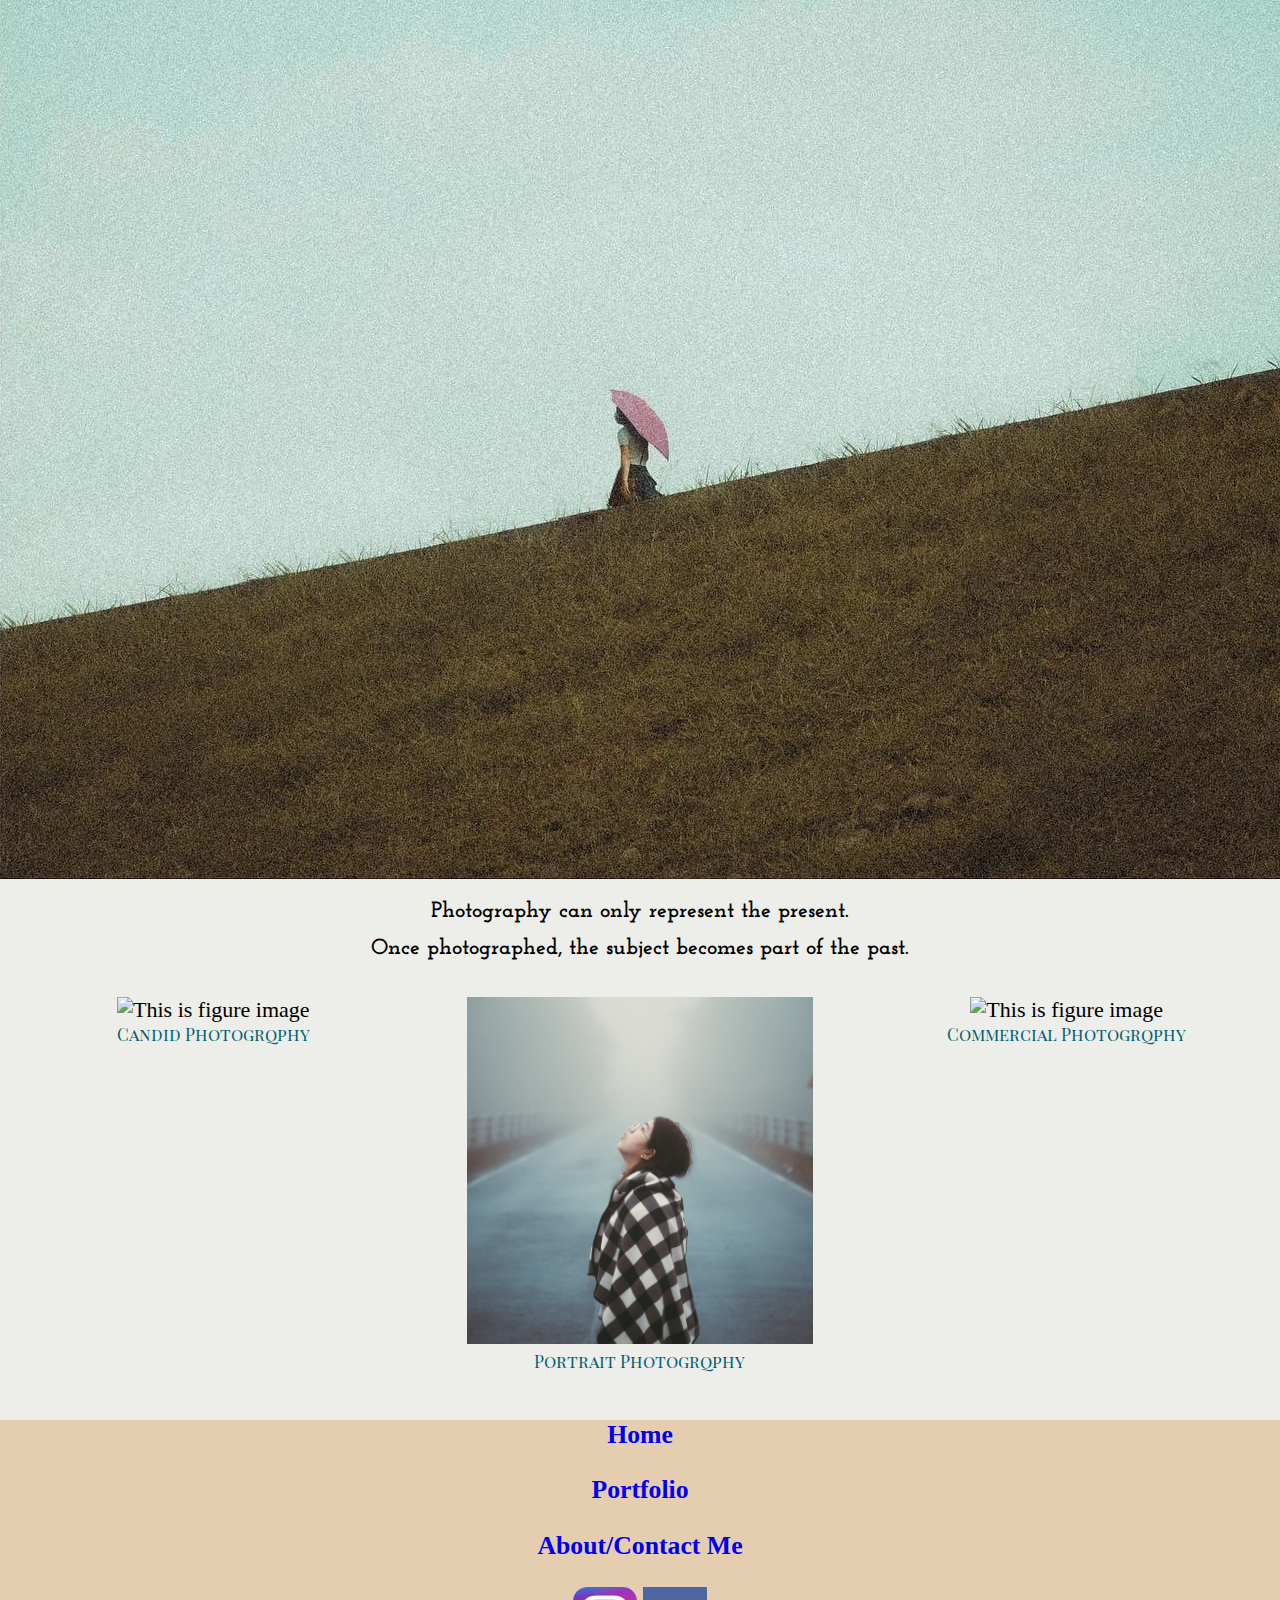
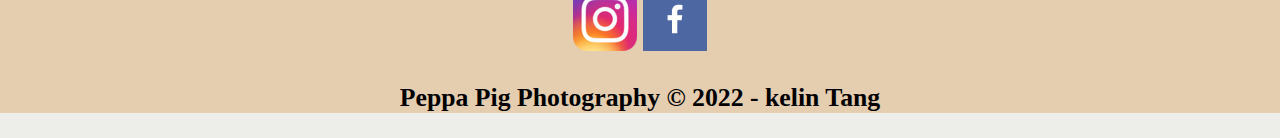
==== personal/index.html @ 15e47cb2 "personal home page" ====
<!DOCTYPE html>
<html lang="en">
<head>
    <meta charset="UTF-8">
    <meta http-equiv="X-UA-Compatible" content="IE=edge">
    <meta name="viewport" content="width=device-width, initial-scale=1.0">
    <title>Burce </title>
    <link rel="stylesheet" href="styles/home.css">
</head>
<body>
    <div id="container">
    <header>
        <a href="index.html" id="logo">
            <img class="logo" src="./ images/peppa.jpg" alt="Logo image">
        </a>
        <nav>
            <a href="index.html">Home</a>
            <a href="portfolio.html">Portfolio</a>
            <a href="aboutme.html">About/Contact Me</a>
        </nav>  
    </header>
    <div id="mainpic">
        <div id="mainpic-box">
            <img id="main-img" src="./ images/min.jpg" alt="A girl wtih umbrella">
        </div>
        <section id="main-msg">
            <h1>Photography can only represent the present.</h1>
            <h1>Once photographed, the subject becomes part of the past.</h1>
        </section>
    </div>
    <main class="pictures">
        <figure class="candid">
            <img src="./ images/0000145900041.jpg" alt="This is figure image">
            <div class='link'>
                <a class='linktopo' href="portfolio.html">Candid Photogrqphy</a>
            </div>
        </figure>
        <figure>
            <img src="./ images/DSC6343.jpg" alt="This is figure image">
            <div class='link'>
                <a class='linktopo' href="portfolio.html">Portrait Photogrqphy</a>
            </div>
        </figure>
        <figure>
            <img src="./ images/_DSC6196-1.jpg" alt="This is figure image">
            <div class='link'>
                <a class='linktopo' href="portfolio.html">Commercial Photogrqphy</a>
            </div>
        </figure>
    </main>

    <footer id="radius">
        <!-- <div id="radius"> -->
        <h3><a href="index.html" target="_blank">Home</a></h3>
        <h3><a href="portfolio.html" target="_blank">Portfolio</a></h3>
        <h3><a href="contactus.html" target="_blank">About/Contact Me</a></h3>
        <div class="social">
            <a href="https://instagram.com" target="_blank">
                <img src="./ images/instagram.png" alt="instagram icon">
            </a>
            <a href="https://facebook.com" target="_blank">
                <img src="./ images/facebook.png" alt="fb icon">
            </a> 
        </div>
        <h3>Peppa Pig Photography &copy; 2022 - kelin Tang</h3>
        <!-- </div> -->
    </footer>
    </div>
</body>

</html>
---- personal/styles/home.css ----
@import url('https://fonts.googleapis.com/css2?family=BhuTuka+Expanded+One&family=Gideon+Roman&family=Josefin+Slab&family=Playfair+Display+SC&display=swap');

#container{
    max-width: 1600px;
    background-color: #edede9;
    margin: 0 auto;
}
/* .mainpic-box{
    max-width: 1600px;
} */
.logo{
    width: 80px;
}
#logo {
    padding-top: 5px;
    justify-self: center;
    align-self: center;
}

body {
    background-color:  #edede9; 
    text-align: center;
    font-size: 22px;
    margin: 0;
    padding: 0;
}
#mainpic{
    display: grid;
    grid-template-columns: 1fr ;
    margin-top: -100px;
}
#mainpic-box{
    grid-column: 1/4;
    grid-row: 1/3;
}
nav 
{
    display: flex;
    justify-content: space-around;
}

nav a:hover {
    background-color: #edede9(80, 100, 60, 0.7);
    color: #6b705c;
}

nav a{
    color: #d9c2a3;
    text-align: center;
    text-decoration: none;
    padding: 35px;
}

header {
    /* background-color:#edede9(68, 80, 60, 0.7); */
    background-color: #edede9;
    text-align: left;
    display: grid;
    grid-template-columns: 150px auto;
    /* z-index: 1; */
}
header a{
    font-family: 'Josefin Slab', serif;
}

h1{
    font-family: 'Josefin Slab', serif;
    font-size: 22px;
    text-align: center;

}
.link{
    font-family: 'Playfair Display SC', serif;
    font-size: 17px;
}

main a{
    text-decoration: none;
    color:  #005f73;
}

main a:hover{
    color: #84a59d;
}

figure img{
    width: 100%;
}

.pictures{
display:grid;
grid-template-columns: 1fr 1fr 1fr;

}
footer{
    background-color: #e5cdb0;
}

footer a{
    text-decoration: none;
}

/* #radius{
    position: absolute;
    top: 50%;
    left: 50%;
    transform: translate(-50%, -50%);
    height: 100px;
    width: 200px;
    border-radius: 150px 150px 0 0;
    background-color: #e5cdb0;
} */
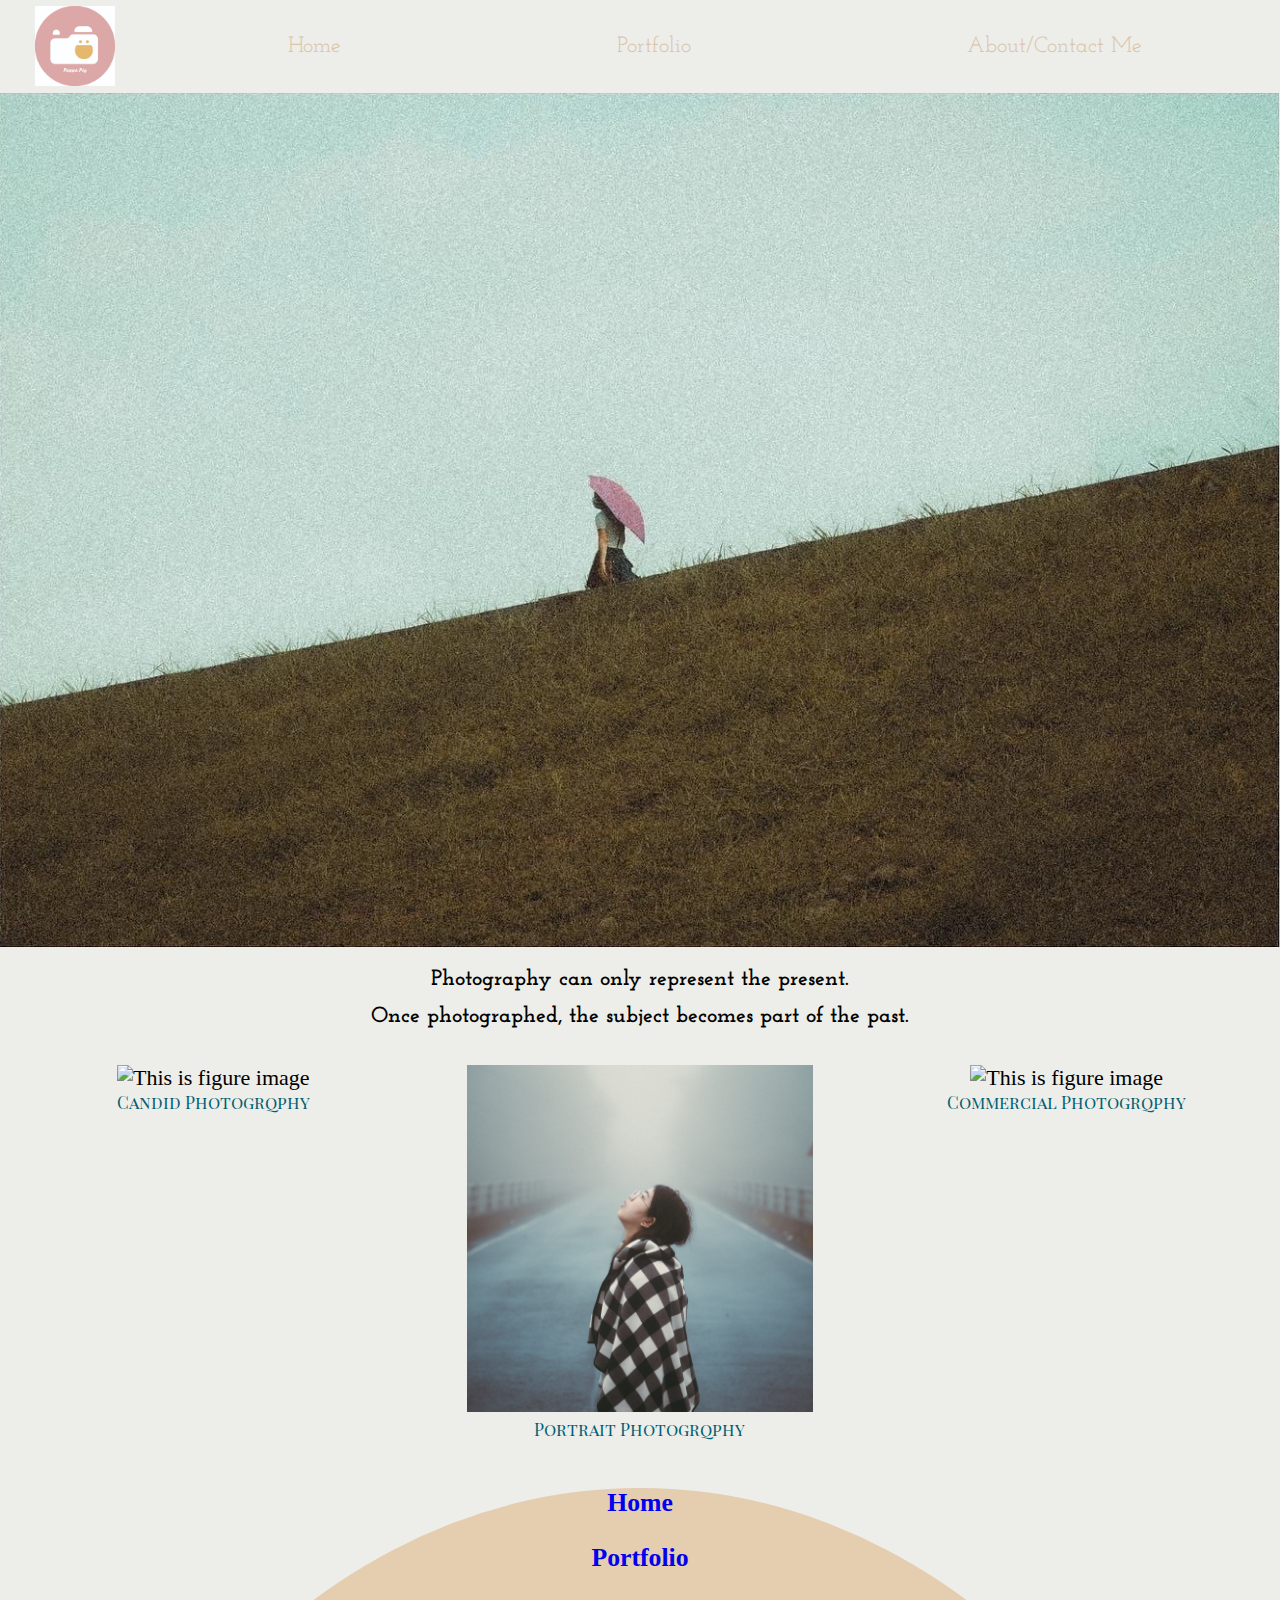
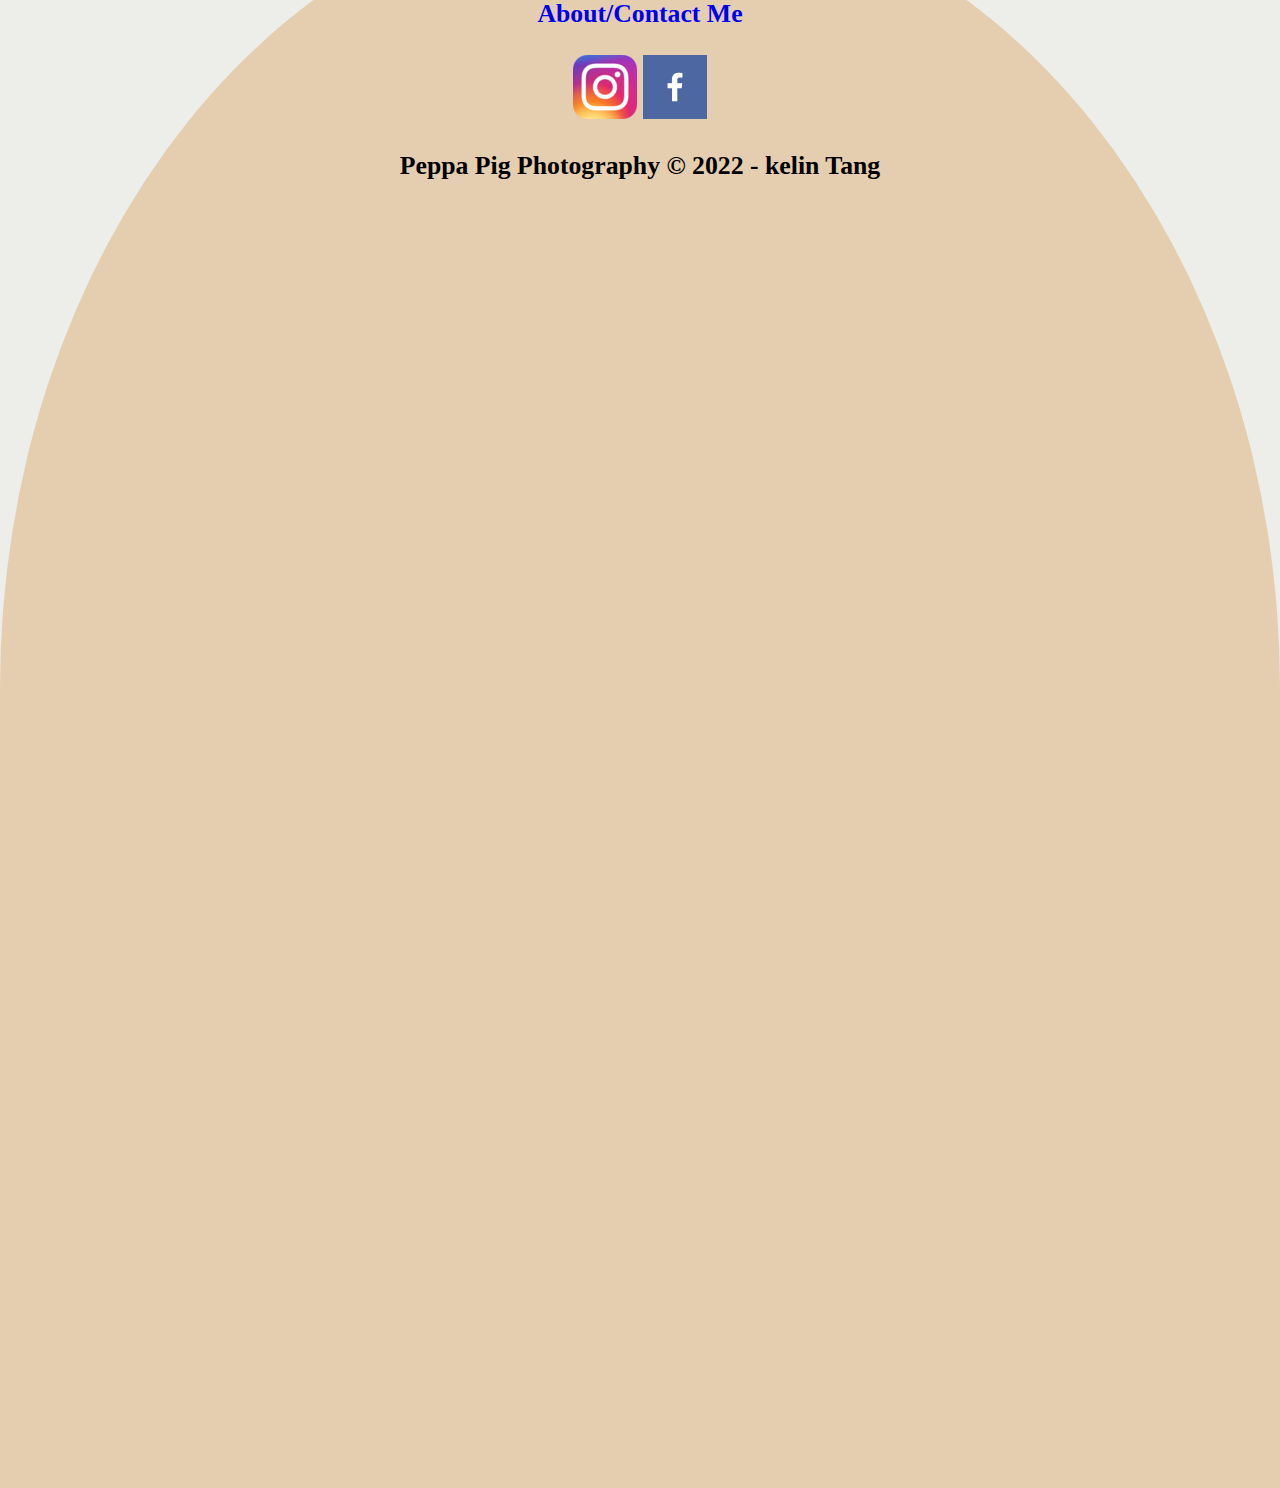
==== commit 2dfb7756: "week12home" ====
--- a/personal/index.html
+++ b/personal/index.html
@@ -49,8 +49,8 @@
         </figure>
     </main>
 
-    <footer id="radius">
-        <!-- <div id="radius"> -->
+    <footer id="radius" >
+        
         <h3><a href="index.html" target="_blank">Home</a></h3>
         <h3><a href="portfolio.html" target="_blank">Portfolio</a></h3>
         <h3><a href="contactus.html" target="_blank">About/Contact Me</a></h3>
@@ -63,7 +63,6 @@
             </a> 
         </div>
         <h3>Peppa Pig Photography &copy; 2022 - kelin Tang</h3>
-        <!-- </div> -->
     </footer>
     </div>
 </body>
--- a/personal/styles/home.css
+++ b/personal/styles/home.css
@@ -10,6 +10,7 @@
 } */
 .logo{
     width: 80px;
+    z-index:1;
 }
 #logo {
     padding-top: 5px;
@@ -27,7 +28,7 @@
 #mainpic{
     display: grid;
     grid-template-columns: 1fr ;
-    margin-top: -100px;
+    /* margin-top: -100px; */
 }
 #mainpic-box{
     grid-column: 1/4;
@@ -57,7 +58,7 @@
     text-align: left;
     display: grid;
     grid-template-columns: 150px auto;
-    /* z-index: 1; */
+    z-index: 1;
 }
 header a{
     font-family: 'Josefin Slab', serif;
@@ -72,6 +73,9 @@
 .link{
     font-family: 'Playfair Display SC', serif;
     font-size: 17px;
+}
+#main-img, #mainpic-box{
+    width: 100%;
 }
 
 main a{
@@ -100,14 +104,17 @@
     text-decoration: none;
 }
 
-/* #radius{
-    position: absolute;
+#radius{
+    /* position: absolute;
     top: 50%;
-    left: 50%;
-    transform: translate(-50%, -50%);
-    height: 100px;
-    width: 200px;
-    border-radius: 150px 150px 0 0;
+    left: 50%; */
+    /* transform: translate(-50%, -50%); */
+    height: 1600px;
+    width: 100%;
+    max-width: 1600px;
+    margin-bottom: -500%;
+    border-radius: 50% 50% 0 0 ;
     background-color: #e5cdb0;
-} */
+    clip: rect(0px, 500px, 500px, 0px);
+}
 
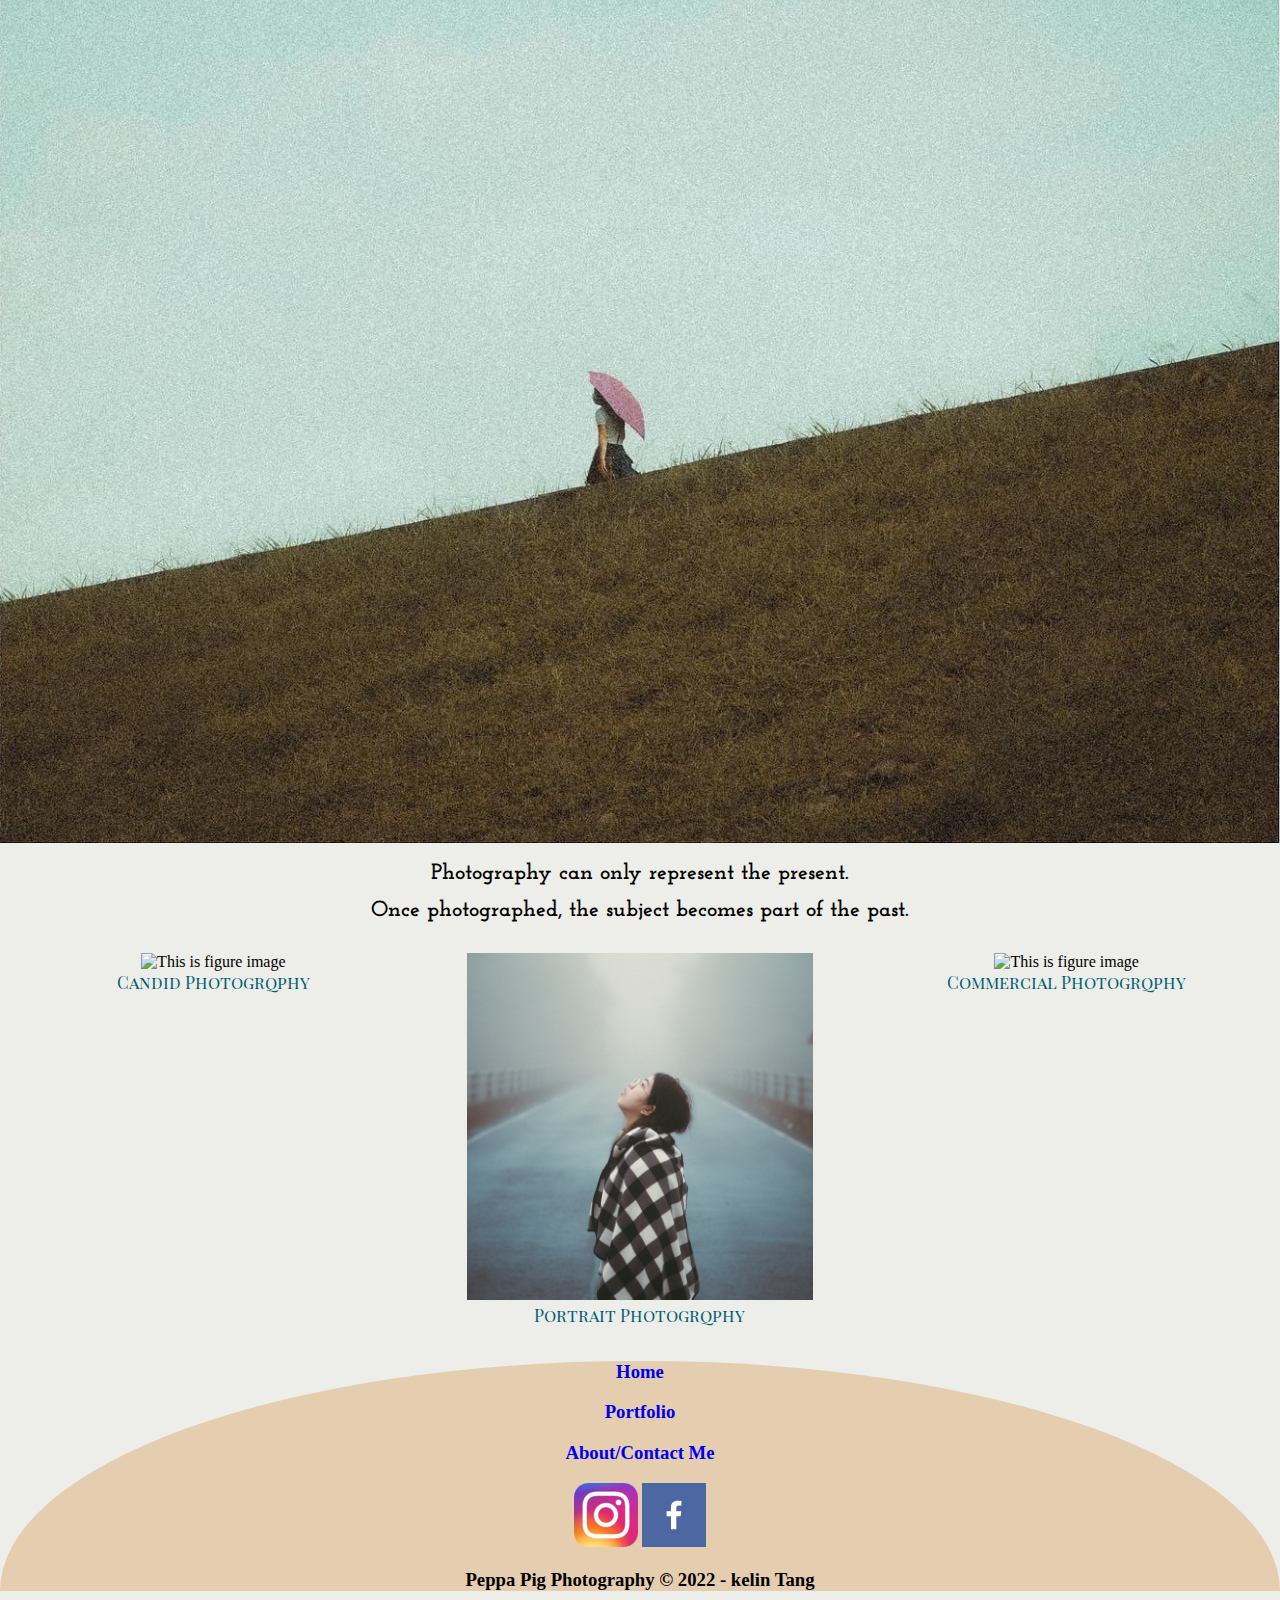
==== commit db96c47f: "homepagefooter" ====
--- a/personal/index.html
+++ b/personal/index.html
@@ -11,7 +11,7 @@
     <div id="container">
     <header>
         <a href="index.html" id="logo">
-            <img class="logo" src="./ images/peppa.jpg" alt="Logo image">
+            <img class="logo" src="./ images/peppa.png" alt="Logo image">
         </a>
         <nav>
             <a href="index.html">Home</a>
--- a/personal/styles/home.css
+++ b/personal/styles/home.css
@@ -21,14 +21,14 @@
 body {
     background-color:  #edede9; 
     text-align: center;
-    font-size: 22px;
+    /* font-size: 22px; */
     margin: 0;
     padding: 0;
 }
 #mainpic{
     display: grid;
     grid-template-columns: 1fr ;
-    /* margin-top: -100px; */
+    margin-top: -100px;
 }
 #mainpic-box{
     grid-column: 1/4;
@@ -109,12 +109,14 @@
     top: 50%;
     left: 50%; */
     /* transform: translate(-50%, -50%); */
-    height: 1600px;
+    height: 100%;
     width: 100%;
-    max-width: 1600px;
+    /* max-width: 1600px;
     margin-bottom: -500%;
-    border-radius: 50% 50% 0 0 ;
+    border-radius: 50% 50% 0 0 ; */
     background-color: #e5cdb0;
     clip: rect(0px, 500px, 500px, 0px);
+    border-top-left-radius: 50% 100%;
+    border-top-right-radius: 50% 100%;
 }
 
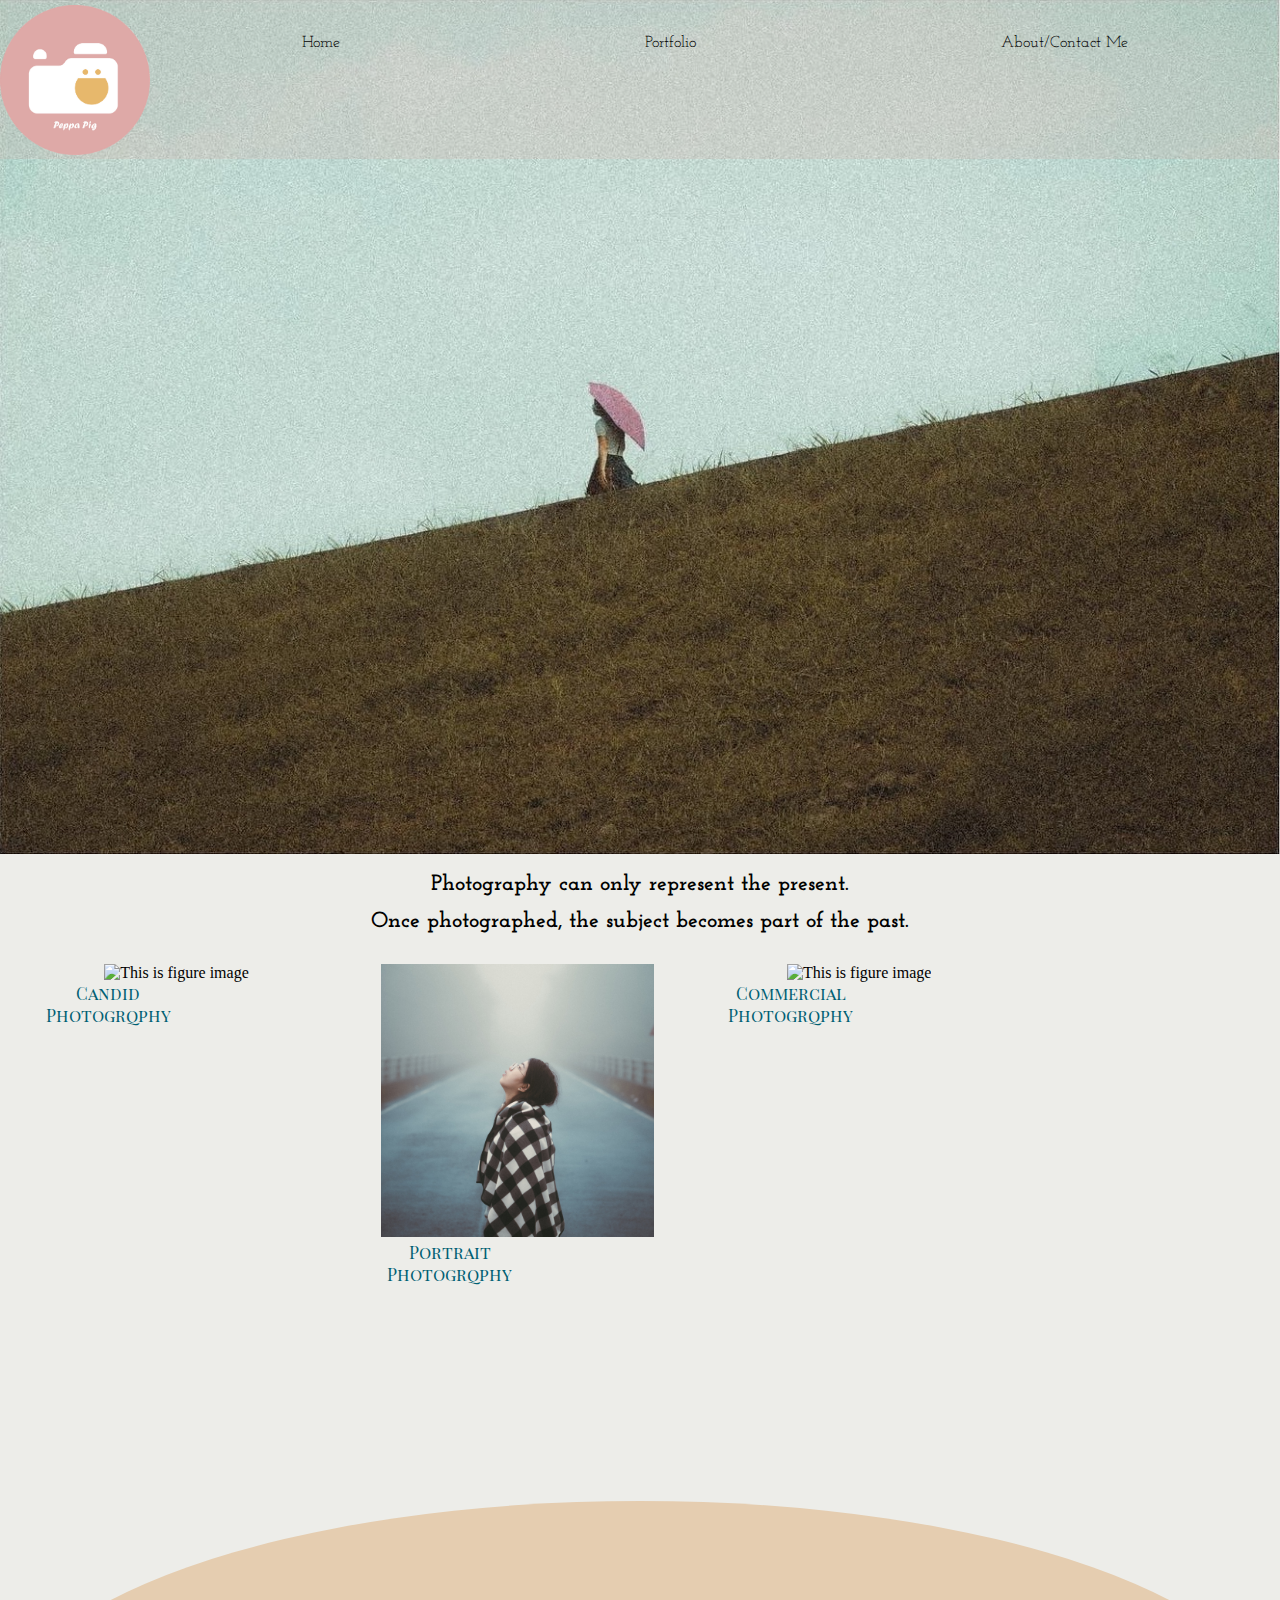
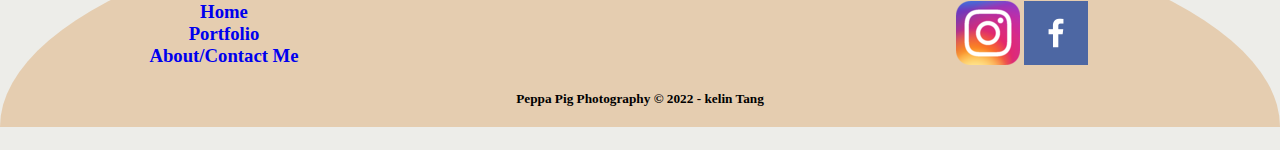
==== commit bceaf789: "updatehome.css" ====
--- a/personal/index.html
+++ b/personal/index.html
@@ -9,27 +9,30 @@
 </head>
 <body>
     <div id="container">
-    <header>
-        <a href="index.html" id="logo">
-            <img class="logo" src="./ images/peppa.png" alt="Logo image">
-        </a>
-        <nav>
-            <a href="index.html">Home</a>
-            <a href="portfolio.html">Portfolio</a>
-            <a href="aboutme.html">About/Contact Me</a>
-        </nav>  
-    </header>
-    <div id="mainpic">
-        <div id="mainpic-box">
-            <img id="main-img" src="./ images/min.jpg" alt="A girl wtih umbrella">
+        <div id="hero">
+            <div id="mainpic">
+                
+                    <img id="main-img" src="./ images/min.jpg" alt="A girl wtih umbrella" >
+               
+                <section id="main-msg">
+                    <h1>Photography can only represent the present.</h1>
+                    <h1>Once photographed, the subject becomes part of the past.</h1>
+                </section>
+            </div>
+            <header>
+                <a href="index.html" id="logo">
+                    <img class="logo" src="./ images/peppa.png" alt="Logo image">
+                </a>
+                <nav>
+                    <a href="index.html">Home</a>
+                    <a href="portfolio.html">Portfolio</a>
+                    <a href="aboutme.html">About/Contact Me</a>
+                </nav>  
+            </header>
         </div>
-        <section id="main-msg">
-            <h1>Photography can only represent the present.</h1>
-            <h1>Once photographed, the subject becomes part of the past.</h1>
-        </section>
-    </div>
+    
     <main class="pictures">
-        <figure class="candid">
+        <figure>
             <img src="./ images/0000145900041.jpg" alt="This is figure image">
             <div class='link'>
                 <a class='linktopo' href="portfolio.html">Candid Photogrqphy</a>
@@ -50,10 +53,12 @@
     </main>
 
     <footer id="radius" >
-        
+        <div id="footergrid">
+        <div id="pagelink">
         <h3><a href="index.html" target="_blank">Home</a></h3>
         <h3><a href="portfolio.html" target="_blank">Portfolio</a></h3>
         <h3><a href="contactus.html" target="_blank">About/Contact Me</a></h3>
+        </div>
         <div class="social">
             <a href="https://instagram.com" target="_blank">
                 <img src="./ images/instagram.png" alt="instagram icon">
@@ -62,7 +67,9 @@
                 <img src="./ images/facebook.png" alt="fb icon">
             </a> 
         </div>
-        <h3>Peppa Pig Photography &copy; 2022 - kelin Tang</h3>
+        </div>
+        <h5>Peppa Pig Photography &copy; 2022 - kelin Tang</h5>
+        
     </footer>
     </div>
 </body>
--- a/personal/styles/home.css
+++ b/personal/styles/home.css
@@ -8,6 +8,14 @@
 /* .mainpic-box{
     max-width: 1600px;
 } */
+
+#hero{
+    display: grid;
+    grid-template-columns: 1fr;
+}
+#hero img {
+    width: 100%;
+}
 .logo{
     width: 80px;
     z-index:1;
@@ -26,14 +34,18 @@
     padding: 0;
 }
 #mainpic{
-    display: grid;
+    /* display: grid;
     grid-template-columns: 1fr ;
-    margin-top: -100px;
+    margin-top: -100px; */
+    grid-column: 1/3;
+    grid-row: 1/3;
+    
 }
 #mainpic-box{
-    grid-column: 1/4;
-    grid-row: 1/3;
+    /* grid-column: 1/4; */
+    /* grid-row: 1/3; */
 }
+
 nav 
 {
     display: flex;
@@ -41,24 +53,26 @@
 }
 
 nav a:hover {
-    background-color: #edede9(80, 100, 60, 0.7);
+    background-color: rgba(222, 169, 167, 0.6);
     color: #6b705c;
 }
 
 nav a{
-    color: #d9c2a3;
+    color: black;
     text-align: center;
     text-decoration: none;
     padding: 35px;
 }
 
 header {
-    /* background-color:#edede9(68, 80, 60, 0.7); */
-    background-color: #edede9;
+    background-color: rgba(222, 169, 167, 0.2);
+    /* background-color: #edede9; */
     text-align: left;
     display: grid;
     grid-template-columns: 150px auto;
-    z-index: 1;
+    grid-row: 1/2;
+    grid-column: 1/3;
+    /* z-index: 1; */
 }
 header a{
     font-family: 'Josefin Slab', serif;
@@ -73,10 +87,9 @@
 .link{
     font-family: 'Playfair Display SC', serif;
     font-size: 17px;
+    width: 50%;
 }
-#main-img, #mainpic-box{
-    width: 100%;
-}
+
 
 main a{
     text-decoration: none;
@@ -87,21 +100,50 @@
     color: #84a59d;
 }
 
-figure img{
-    width: 100%;
-}
+
 
 .pictures{
 display:grid;
 grid-template-columns: 1fr 1fr 1fr;
+width: 80%;
+}
 
+figure {
+    width: 80%;
+}
+figure img {
+    width: 100%;
 }
 footer{
     background-color: #e5cdb0;
+    /* text-align: left; */
+    /* padding: 25px 50px; */
+    margin-top: 200px;
+    justify-content: space-around;
+    align-items: center;
+}
+#footergrid{
+    display: grid;
+    margin-left: 10%;
+    margin-right: 15%;
+    grid-template-columns: 20% auto 20%;
+}
+footer a{
+    text-decoration: none;
+    
 }
 
-footer a{
-    text-decoration: none;
+.social{
+    text-align: right;
+    grid-column: 3/4;
+}
+
+footer h3{
+    margin: 0 auto;
+}
+footer h5 {
+    text-align: center;
+    padding-bottom: 20px;
 }
 
 #radius{
@@ -114,9 +156,17 @@
     /* max-width: 1600px;
     margin-bottom: -500%;
     border-radius: 50% 50% 0 0 ; */
+    padding-top: 100px;
     background-color: #e5cdb0;
     clip: rect(0px, 500px, 500px, 0px);
     border-top-left-radius: 50% 100%;
     border-top-right-radius: 50% 100%;
 }
 
+
+@media screen and (max-width: 900px){
+    .social img{
+        width: 45px;
+
+    }
+
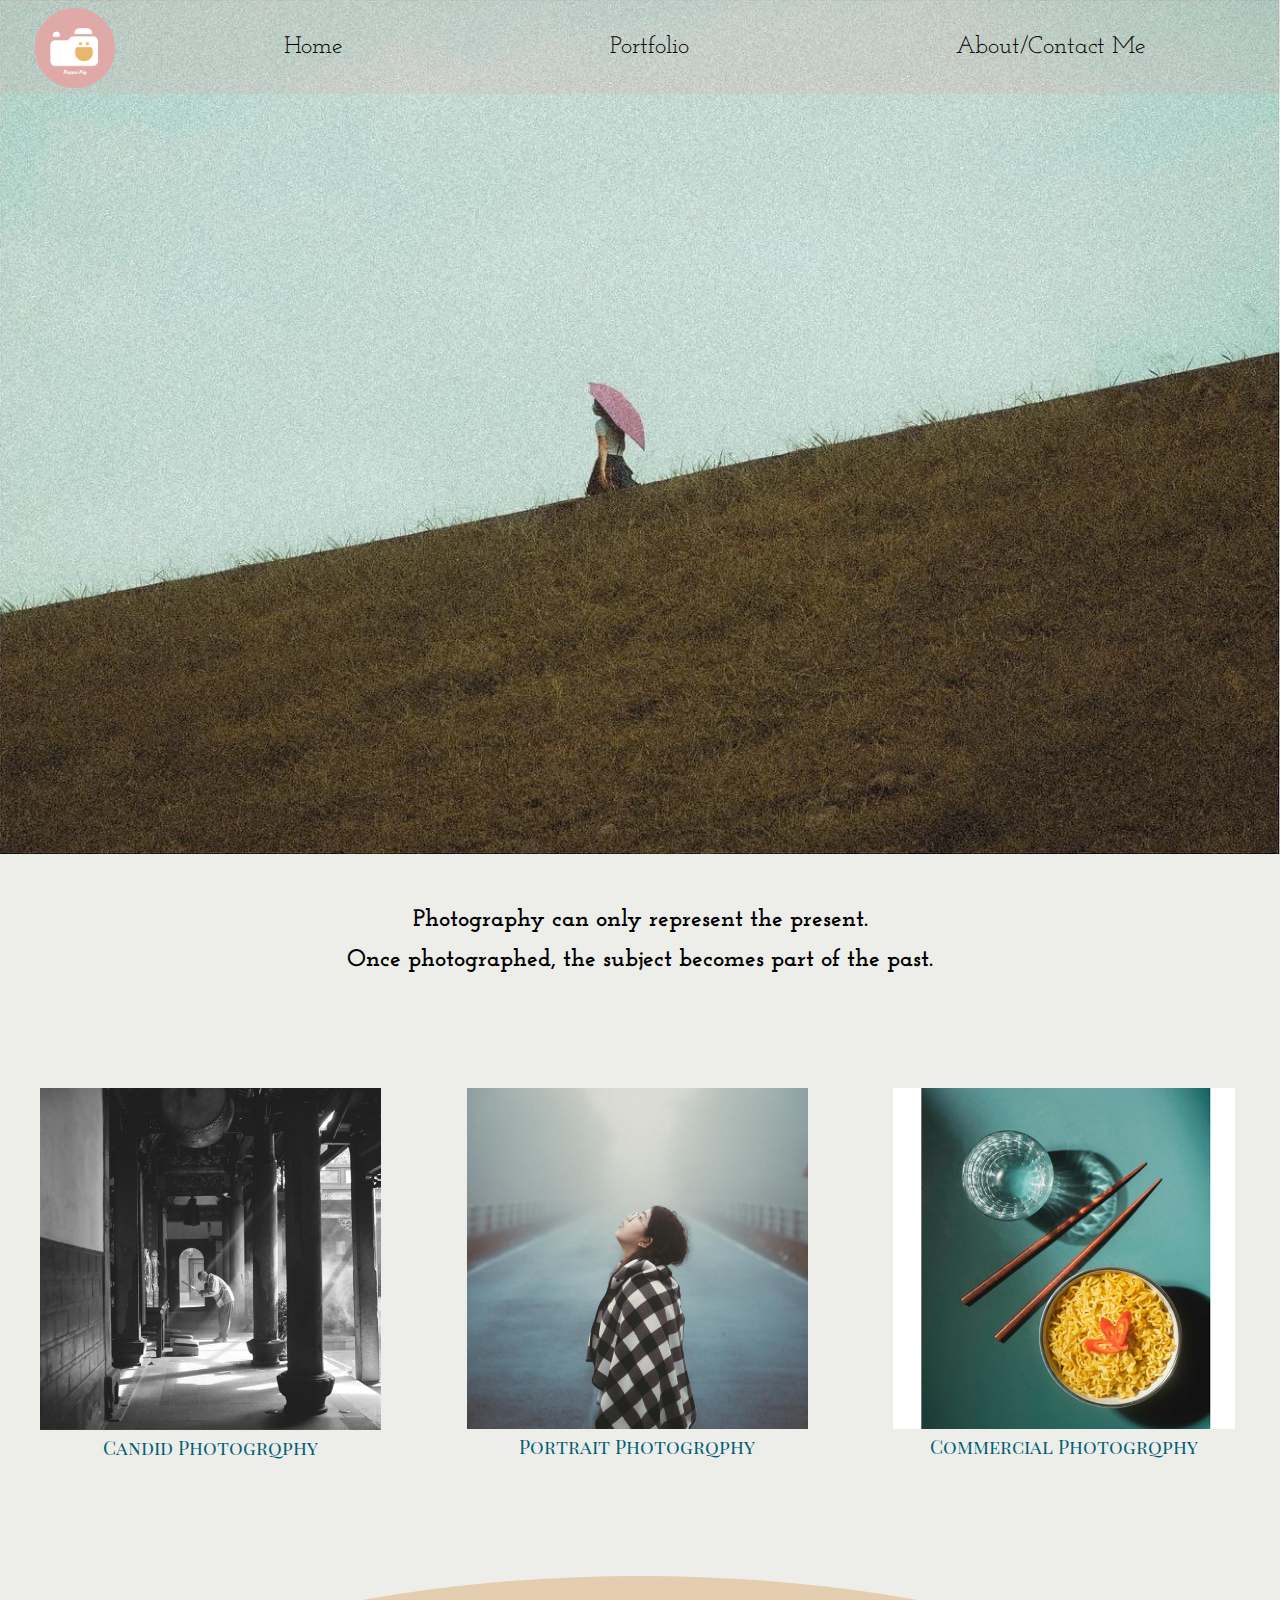
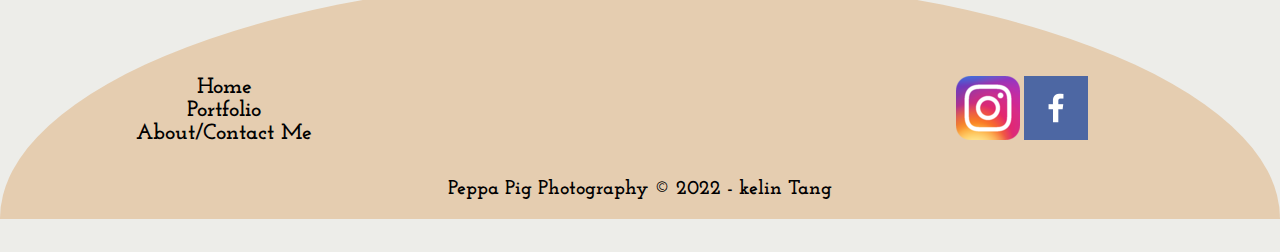
==== commit bf3a5793: "homepage" ====
--- a/personal/index.html
+++ b/personal/index.html
@@ -1,24 +1,37 @@
+
 <!DOCTYPE html>
+
 <html lang="en">
+
 <head>
+
     <meta charset="UTF-8">
+
     <meta http-equiv="X-UA-Compatible" content="IE=edge">
+
     <meta name="viewport" content="width=device-width, initial-scale=1.0">
+
     <title>Burce </title>
+
     <link rel="stylesheet" href="styles/home.css">
+
 </head>
+
 <body>
+
     <div id="container">
+
         <div id="hero">
+
             <div id="mainpic">
-                
-                    <img id="main-img" src="./ images/min.jpg" alt="A girl wtih umbrella" >
-               
+                <img id="main-img" src="./ images/min.jpg" alt="A girl wtih umbrella" >
+
                 <section id="main-msg">
                     <h1>Photography can only represent the present.</h1>
                     <h1>Once photographed, the subject becomes part of the past.</h1>
                 </section>
             </div>
+
             <header>
                 <a href="index.html" id="logo">
                     <img class="logo" src="./ images/peppa.png" alt="Logo image">
@@ -27,29 +40,33 @@
                     <a href="index.html">Home</a>
                     <a href="portfolio.html">Portfolio</a>
                     <a href="aboutme.html">About/Contact Me</a>
-                </nav>  
+                </nav> 
             </header>
+
         </div>
-    
+
     <main class="pictures">
         <figure>
-            <img src="./ images/0000145900041.jpg" alt="This is figure image">
+            <img src="./ images/man.jpg" alt="This is figure image">
             <div class='link'>
                 <a class='linktopo' href="portfolio.html">Candid Photogrqphy</a>
             </div>
         </figure>
+
         <figure>
-            <img src="./ images/DSC6343.jpg" alt="This is figure image">
+            <img src="./ images/girl.jpg" alt="This is figure image">
             <div class='link'>
                 <a class='linktopo' href="portfolio.html">Portrait Photogrqphy</a>
             </div>
         </figure>
+
         <figure>
-            <img src="./ images/_DSC6196-1.jpg" alt="This is figure image">
+            <img src="./ images/meal.jpg" alt="This is figure image">
             <div class='link'>
                 <a class='linktopo' href="portfolio.html">Commercial Photogrqphy</a>
             </div>
         </figure>
+
     </main>
 
     <footer id="radius" >
@@ -65,13 +82,12 @@
             </a>
             <a href="https://facebook.com" target="_blank">
                 <img src="./ images/facebook.png" alt="fb icon">
-            </a> 
+            </a>
         </div>
         </div>
         <h5>Peppa Pig Photography &copy; 2022 - kelin Tang</h5>
-        
     </footer>
     </div>
 </body>
 
-</html>+</html>
--- a/personal/styles/home.css
+++ b/personal/styles/home.css
@@ -1,161 +1,161 @@
+
 @import url('https://fonts.googleapis.com/css2?family=BhuTuka+Expanded+One&family=Gideon+Roman&family=Josefin+Slab&family=Playfair+Display+SC&display=swap');
 
-#container{
+#container {
     max-width: 1600px;
-    background-color: #edede9;
     margin: 0 auto;
 }
-/* .mainpic-box{
-    max-width: 1600px;
-} */
 
-#hero{
+#hero {
     display: grid;
     grid-template-columns: 1fr;
 }
+
 #hero img {
     width: 100%;
 }
-.logo{
+
+#logo {            
     width: 80px;
-    z-index:1;
-}
-#logo {
     padding-top: 5px;
     justify-self: center;
     align-self: center;
 }
 
 body {
-    background-color:  #edede9; 
+    background-color: #edede9;
     text-align: center;
-    /* font-size: 22px; */
     margin: 0;
     padding: 0;
 }
-#mainpic{
-    /* display: grid;
-    grid-template-columns: 1fr ;
-    margin-top: -100px; */
+
+#mainpic {
     grid-column: 1/3;
     grid-row: 1/3;
-    
-}
-#mainpic-box{
-    /* grid-column: 1/4; */
-    /* grid-row: 1/3; */
 }
 
-nav 
-{
+nav {
     display: flex;
     justify-content: space-around;
+    align-items: center;
 }
 
 nav a:hover {
-    background-color: rgba(222, 169, 167, 0.6);
-    color: #6b705c;
+    /* background-color: rgba(222, 169, 167, 0.6); */
+    background-color: rgba(227,213,202,0.6);
+    color: white;
 }
 
-nav a{
+nav a {
     color: black;
-    text-align: center;
     text-decoration: none;
     padding: 35px;
+    font-size: 1.5em;
 }
 
 header {
     background-color: rgba(222, 169, 167, 0.2);
-    /* background-color: #edede9; */
     text-align: left;
     display: grid;
     grid-template-columns: 150px auto;
     grid-row: 1/2;
     grid-column: 1/3;
-    /* z-index: 1; */
 }
-header a{
+
+header a {
     font-family: 'Josefin Slab', serif;
 }
 
-h1{
+h1 {
     font-family: 'Josefin Slab', serif;
-    font-size: 22px;
+    font-size: 24px;
     text-align: center;
+}
+
+.link {
+    font-family: 'Playfair Display SC', serif;
+    font-size: 17px;
+   
+}
+
+main a {
+    text-decoration: none;
+    color: #005f73;
+    font-size: 19px;
+}
+
+main a:hover {
+
+    color: #84a59d;
 
 }
-.link{
-    font-family: 'Playfair Display SC', serif;
-    font-size: 17px;
-    width: 50%;
+#main-msg {
+    /* margin: 100px 0; */
+    margin-top: 50px;
+    margin-bottom: 100px;
 }
-
-
-main a{
-    text-decoration: none;
-    color:  #005f73;
-}
-
-main a:hover{
-    color: #84a59d;
-}
-
-
-
-.pictures{
-display:grid;
-grid-template-columns: 1fr 1fr 1fr;
-width: 80%;
+.pictures {
+    display: grid;
+    grid-template-columns: 1fr 1fr 1fr;
+    width: 100%;
 }
 
 figure {
     width: 80%;
 }
+
 figure img {
     width: 100%;
 }
-footer{
+
+footer {
     background-color: #e5cdb0;
-    /* text-align: left; */
-    /* padding: 25px 50px; */
-    margin-top: 200px;
+    margin-top: 100px;
     justify-content: space-around;
     align-items: center;
 }
-#footergrid{
+
+#footergrid {
     display: grid;
     margin-left: 10%;
     margin-right: 15%;
     grid-template-columns: 20% auto 20%;
 }
-footer a{
+
+footer a {
     text-decoration: none;
-    
 }
 
-.social{
+.social {
     text-align: right;
     grid-column: 3/4;
 }
 
-footer h3{
+footer h3 {
     margin: 0 auto;
+    font-family: 'Josefin Slab', serif;
+    font-size: 22px;
 }
+
+footer h3 a{
+    color: black;
+}
+    
+
+footer h3 a:hover{
+    color: #84a59d;
+}
+
 footer h5 {
     text-align: center;
     padding-bottom: 20px;
+    font-family: 'Josefin Slab', serif;
+    font-size: 20px;
 }
 
-#radius{
-    /* position: absolute;
-    top: 50%;
-    left: 50%; */
-    /* transform: translate(-50%, -50%); */
+#radius {
     height: 100%;
     width: 100%;
-    /* max-width: 1600px;
-    margin-bottom: -500%;
-    border-radius: 50% 50% 0 0 ; */
     padding-top: 100px;
     background-color: #e5cdb0;
     clip: rect(0px, 500px, 500px, 0px);
@@ -163,10 +163,22 @@
     border-top-right-radius: 50% 100%;
 }
 
-
-@media screen and (max-width: 900px){
-    .social img{
+@media screen and (max-width: 600px) {
+    .social img {
         width: 45px;
-
     }
-
+    .pictures {
+        width: 50%;
+        display: block;
+        margin: 0 auto;
+    }
+    nav a {
+        font-size: 14px;
+    }
+    #logo {          
+        width: 50px;
+    }
+    header {
+        grid-template-columns: 70px auto;
+    }
+}
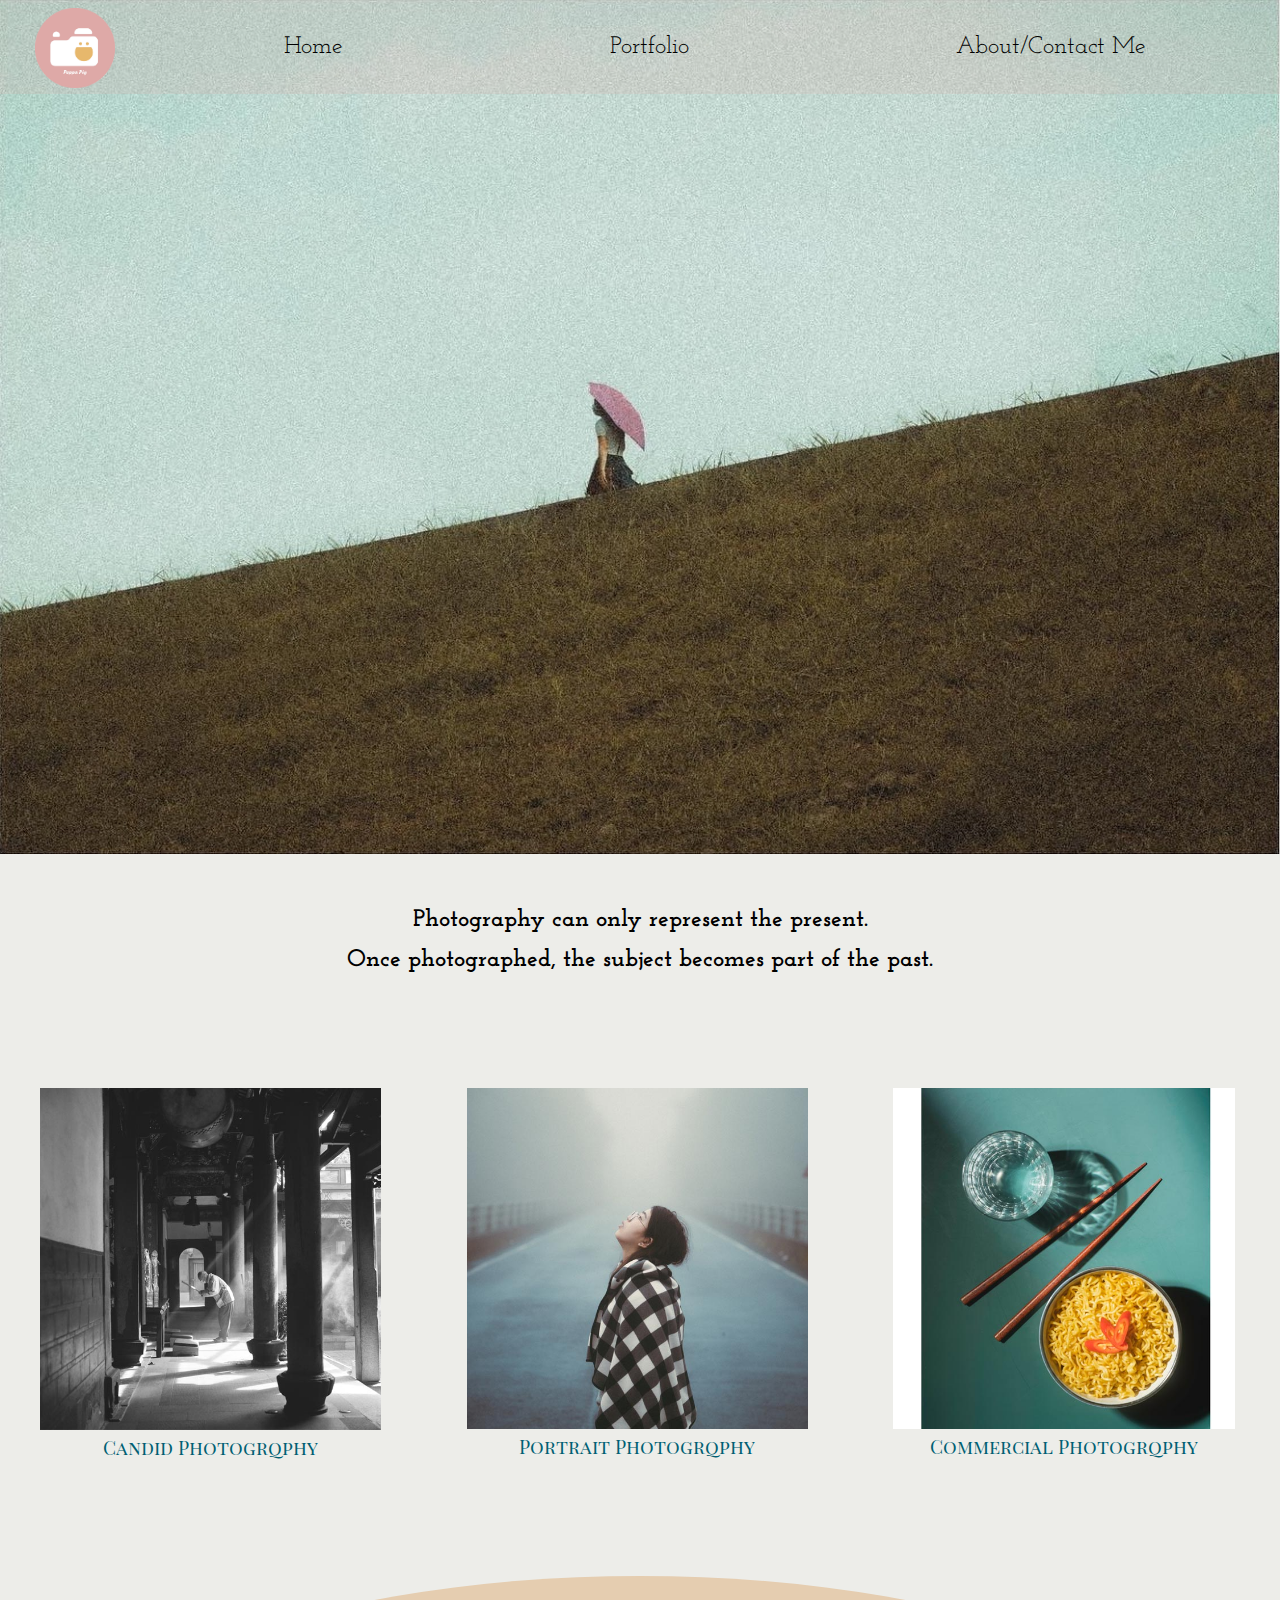
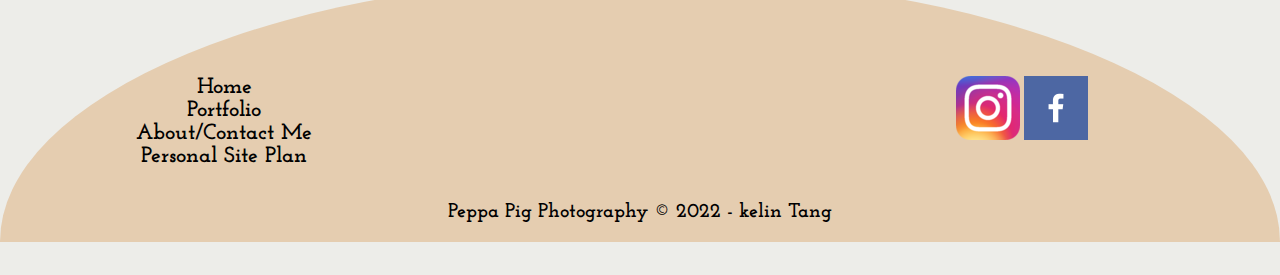
==== commit b10ef622: "open4" ====
--- a/personal/index.html
+++ b/personal/index.html
@@ -75,6 +75,7 @@
         <h3><a href="index.html" target="_blank">Home</a></h3>
         <h3><a href="portfolio.html" target="_blank">Portfolio</a></h3>
         <h3><a href="contactus.html" target="_blank">About/Contact Me</a></h3>
+        <h3><a href="site-plan.html" target="_blank">Personal Site Plan</a></h3>
         </div>
         <div class="social">
             <a href="https://instagram.com" target="_blank">
--- a/personal/styles/home.css
+++ b/personal/styles/home.css
@@ -1,4 +1,3 @@
-
 @import url('https://fonts.googleapis.com/css2?family=BhuTuka+Expanded+One&family=Gideon+Roman&family=Josefin+Slab&family=Playfair+Display+SC&display=swap');
 
 #container {
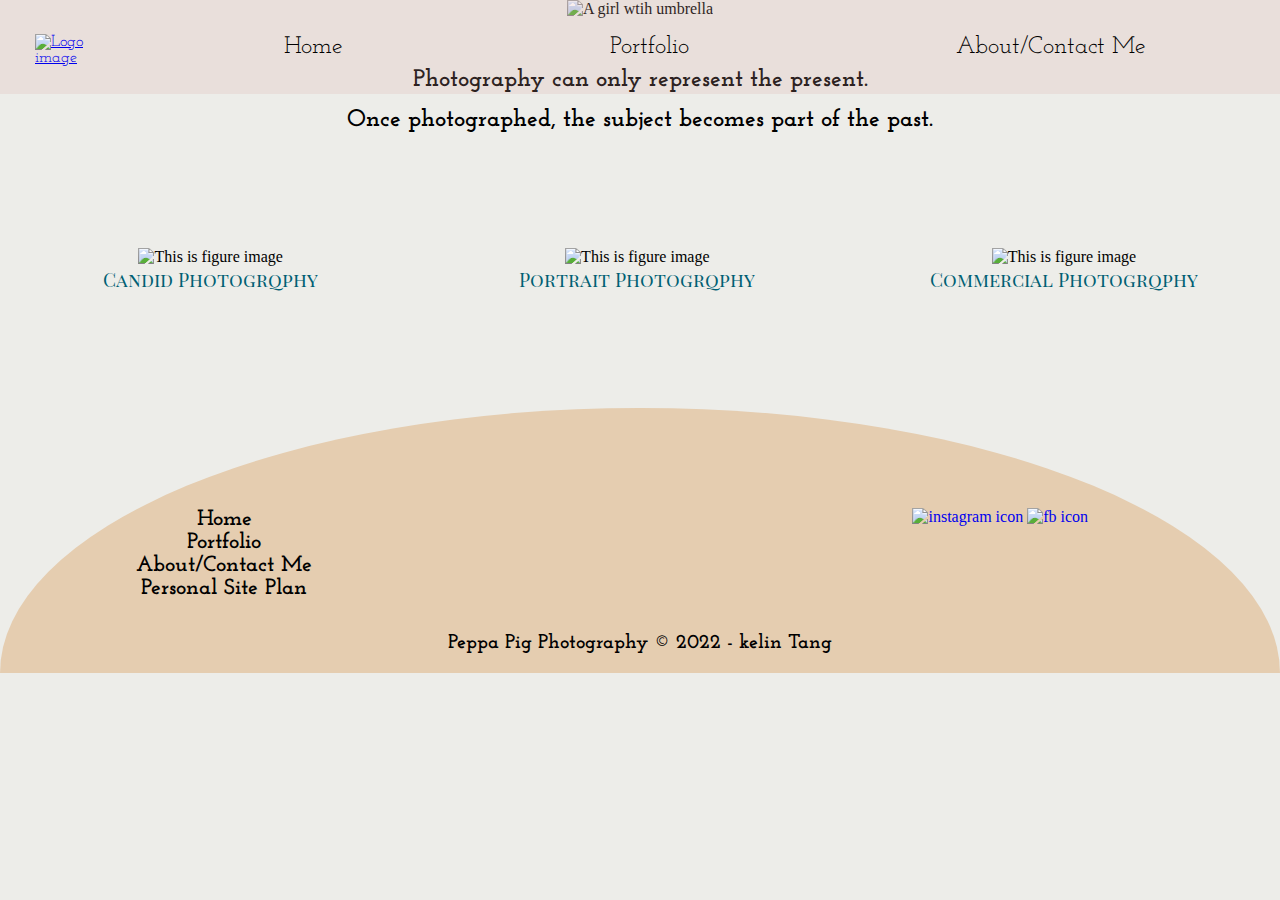
==== commit 8110cd26: "finalcheck" ====
--- a/personal/index.html
+++ b/personal/index.html
@@ -24,7 +24,7 @@
         <div id="hero">
 
             <div id="mainpic">
-                <img id="main-img" src="./ images/min.jpg" alt="A girl wtih umbrella" >
+                <img id="main-img" src="./images/min.jpg" alt="A girl wtih umbrella" >
 
                 <section id="main-msg">
                     <h1>Photography can only represent the present.</h1>
@@ -34,7 +34,7 @@
 
             <header>
                 <a href="index.html" id="logo">
-                    <img class="logo" src="./ images/peppa.png" alt="Logo image">
+                    <img class="logo" src="./images/peppa.png" alt="Logo image">
                 </a>
                 <nav>
                     <a href="index.html">Home</a>
@@ -47,21 +47,21 @@
 
     <main class="pictures">
         <figure>
-            <img src="./ images/man.jpg" alt="This is figure image">
+            <img src="./images/man.jpg" alt="This is figure image">
             <div class='link'>
                 <a class='linktopo' href="portfolio.html">Candid Photogrqphy</a>
             </div>
         </figure>
 
         <figure>
-            <img src="./ images/girl.jpg" alt="This is figure image">
+            <img src="./images/girl.jpg" alt="This is figure image">
             <div class='link'>
                 <a class='linktopo' href="portfolio.html">Portrait Photogrqphy</a>
             </div>
         </figure>
 
         <figure>
-            <img src="./ images/meal.jpg" alt="This is figure image">
+            <img src="./images/meal.jpg" alt="This is figure image">
             <div class='link'>
                 <a class='linktopo' href="portfolio.html">Commercial Photogrqphy</a>
             </div>
@@ -79,10 +79,10 @@
         </div>
         <div class="social">
             <a href="https://instagram.com" target="_blank">
-                <img src="./ images/instagram.png" alt="instagram icon">
+                <img src="./images/instagram.png" alt="instagram icon">
             </a>
             <a href="https://facebook.com" target="_blank">
-                <img src="./ images/facebook.png" alt="fb icon">
+                <img src="./images/facebook.png" alt="fb icon">
             </a>
         </div>
         </div>
